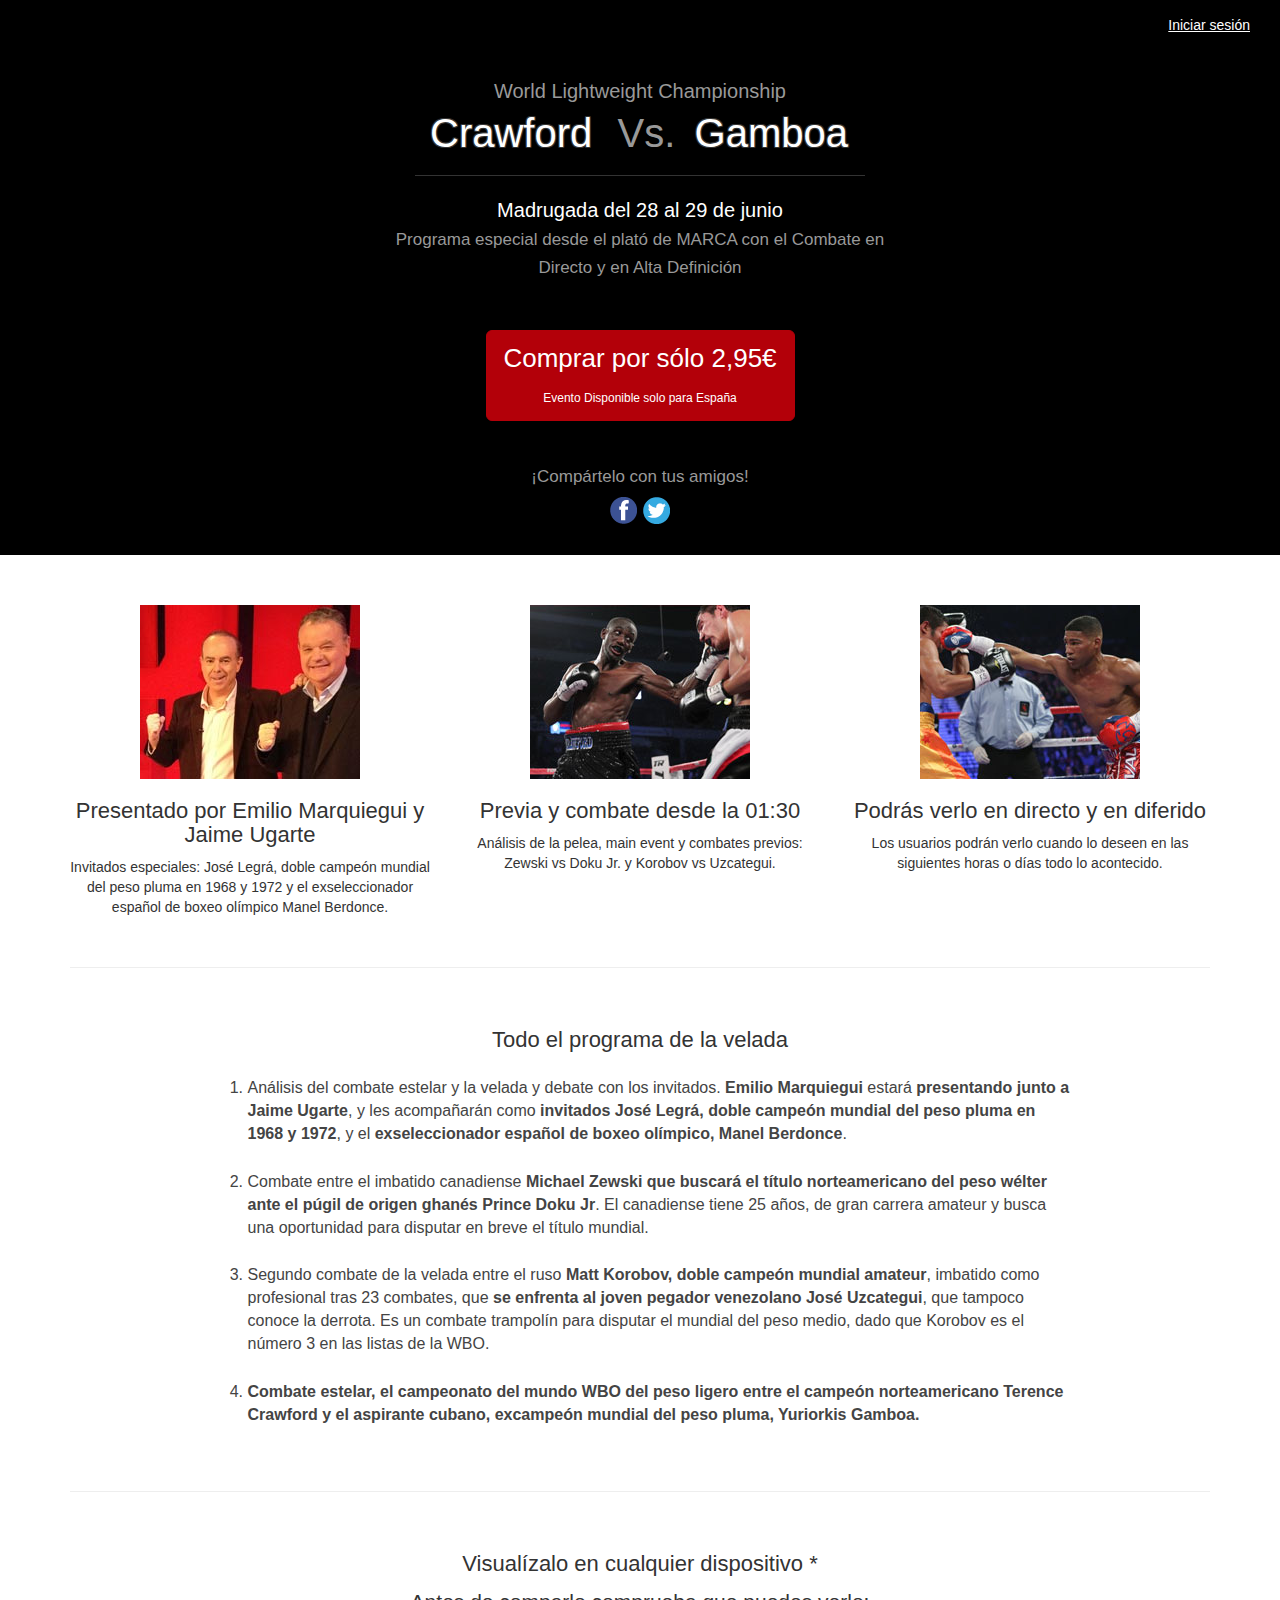
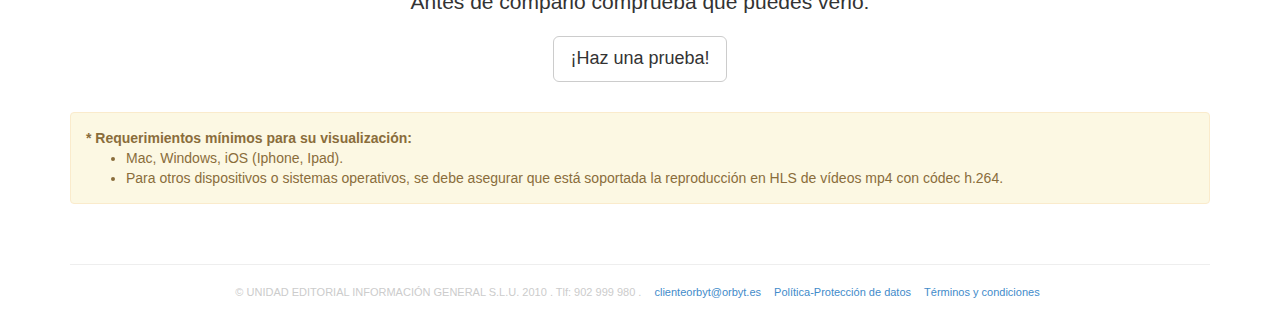
==== index.html @ 1f9b879f "fb image" ====
<!DOCTYPE html>
<html lang="en">
  <head>
    <meta charset="utf-8">
    <meta http-equiv="X-UA-Compatible" content="IE=edge">
    <meta name="viewport" content="width=device-width, initial-scale=1">
    <title>Combate en directo: Terence Crawford Vs Yuriokis Gamboa - En Marca.com</title>
	 <meta property="og:title" content="Enhorabuena a los amantes del boxeo! Podrán ver el combate entre Terence Crawford y Yuriokis Gamboa en @marca!"/>
	 <meta property="og:image" content="http://pruebas.unidadeditorial.com/video-framework/img/fb_154x154.jpg"/>

    <!-- Bootstrap -->
    <link href="bootstrap/css/bootstrap.min.css" rel="stylesheet">
	 <link href="bootstrap/css/main.css" rel="stylesheet">
    

    <!-- HTML5 Shim and Respond.js IE8 support of HTML5 elements and media queries -->
    <!-- WARNING: Respond.js doesn't work if you view the page via file:// -->
    <!--[if lt IE 9]>
      <script src="https://oss.maxcdn.com/libs/html5shiv/3.7.0/html5shiv.js"></script>
      <script src="https://oss.maxcdn.com/libs/respond.js/1.4.2/respond.min.js"></script>
    <![endif]-->
  </head>
  <body>
	  <!--Nav-->
	  <nav class="navbar navbar-inverse navbar-static-top" role="navigation">
	    <div class="container-fluid">
	      <!-- Brand and toggle get grouped for better mobile display -->
	      <div class="navbar-header">
	        <a class="navbar-brand text-hide" href="index.html">Brand</a>
	      </div>
         <ul class="nav navbar-nav pull-right">
         	<li class="active"><a href="login.html">Iniciar sesión</a></li>
         </ul>
		</div>
	  </nav>
	  <!--Contenido-->
	  
	  <div class="jumbotron text-center"> 
			<h1><small>World Lightweight Championship</small><span class="col-xs-5">Crawford</span><span class="col-xs-2 text-muted">Vs.</span> <span class="col-xs-5">Gamboa</span></h1>
			<div class="clearfix"></div>
			<hr>
		 	<p class="lead">Madrugada del 28 al 29 de junio<br>
				<small class="text-muted">Programa especial desde el plató de MARCA con el Combate en Directo y en Alta Definición</small></p>
			<!--Si no han comprado-->
			<p><a class="btn btn-lg btn-danger purchase" href="video-player.html" role="button">Comprar por sólo 2,95€<br><small>Evento Disponible solo para España</small></a></p>
			
			<p><small class="text-muted">¡Compártelo con tus amigos!</small></p>

			<p class="btn-group-* center-block">
			<button type="button" class="btn-social text-hide btn-facebook" onclick="window.open('https://www.facebook.com/sharer/sharer.php?u=http%3A%2F%2Fwww.orbyt.es%2Festaticas%2Fpromociones%2F2014%2F05%2Fmarca%2Fboxeo%2F','facebook-share-dialog','width=626,height=436'); envioEventoRedSocial('facebook'); return false;" title="Compartir en Facebook">Facebook</button>
	
				<button type="button" class="btn-social text-hide btn-twitter" onclick="window.open('https://twitter.com/intent/tweet?original_referer=&text=Enhorabuena a los amantes del boxeo! Podrán ver el combate entre Terence Crawford y Yuriokis Gamboa en @marca!&tw_p=tweetbutton&url=http://www.orbyt.es/estaticas/promociones/2014/05/marca/boxeo/','twitter-share-dialog','width=626,height=436'); envioEventoRedSocial('twitter'); return false;" title="Compartir en Twitter">Twitter</button>
	
			</p>
 		 </div>
	  </div>
	  
	  <div class="container marketing">
		 <div class="row">
		         <div class="col-sm-4">
						<img src="img/comentaristas2.jpg" width="220" height="174" alt="Emilio Marquiegui y Jaime Ugarte">
		           <h2>Presentado por Emilio Marquiegui y Jaime Ugarte</h2>
		           <p>Invitados especiales: José Legrá, doble campeón mundial del peso pluma en 1968 y 1972 y el exseleccionador español de boxeo olímpico Manel Berdonce.</p>
		         </div>
		         <div class="col-sm-4">
						<img src="img/crawford.jpg" width="220" height="174" alt="Terence Crawford">
		           <h2>Previa y combate desde la 01:30</h2>
		           <p>Análisis de la pelea, main event y combates previos: Zewski vs Doku Jr. y Korobov vs Uzcategui.</p>
		        </div>
		         <div class="col-sm-4">
						<img src="img/gamboa.jpg" width="220" height="174" alt="Yuriokis Gamboa">
		           <h2>Podrás verlo en directo y en diferido</h2>
		           <p>Los usuarios podrán verlo cuando lo deseen en las siguientes horas o días todo lo acontecido.</p>
		        </div>
		       </div>
		 <hr>
		 <div class="row">
			<div class="col-md-12">
				<h2>Todo el programa de la velada</h2>
				 <ol class="text-left">
					 <li>Análisis del combate estelar y la velada y debate con los invitados. <strong>Emilio Marquiegui</strong> estará <strong>presentando junto a Jaime Ugarte</strong>, y les acompañarán como <strong>invitados</strong> <strong>José Legrá, doble campeón mundial del peso pluma en 1968 y 1972</strong>, y el <strong>exseleccionador español de boxeo olímpico, Manel Berdonce</strong>.</li>
					 <li>Combate entre el imbatido canadiense <strong>Michael Zewski que buscará el título norteamericano del peso wélter ante el púgil de origen ghanés Prince Doku Jr</strong>. El canadiense tiene 25 años, de gran carrera amateur y busca una oportunidad para disputar en breve el título mundial.</li>
					 <li>Segundo combate de la velada entre el ruso <strong>Matt Korobov, doble campeón mundial amateur</strong>, imbatido como profesional tras 23 combates, que <strong>se enfrenta al joven pegador venezolano José Uzcategui</strong>, que tampoco conoce la derrota. Es un combate trampolín para disputar el mundial del peso medio, dado que Korobov es el número 3 en las listas de la WBO.</li>
					 <li><strong>Combate estelar, el campeonato del mundo WBO del peso ligero entre el campeón norteamericano Terence Crawford y el aspirante cubano, excampeón mundial del peso pluma, Yuriorkis Gamboa.</strong></li>
				 </ol>
			</div>
		 </div>
		 <hr>
		 <div class="row">
			 <div class="col-md-12">
				 <h2 class=" text-center">Visualízalo en cualquier dispositivo *</h2>
				 <p class="lead text-center">Antes de comparlo comprueba que puedes verlo:</p>
				 <p class="text-center"><a class="btn btn-lg btn-default" href="video-prueba.html" role="button">¡Haz una prueba!</a></p>
				 <br>
	  		  <div class="alert alert-warning text-left">
	  		  	<p><strong>* Requerimientos mínimos para su visualización:</strong></p> 
	  			<ul>
	  				<li>Mac, Windows, iOS (Iphone, Ipad).</li>
	  				<li>Para otros dispositivos o sistemas operativos, se debe asegurar que está soportada la reproducción en HLS de vídeos mp4 con códec h.264.</li>
	  			</ul>
	  		  </div>
			 </div>
			 
		 </div>
		 <hr>
		<footer class="text-center">
		  <ul class="list-inline">
		  <li>© UNIDAD EDITORIAL INFORMACIÓN GENERAL S.L.U. 2010 . Tlf: 902 999 980 . </li>
		  <li><a href="mailto:clienteorbyt@orbyt.eslinea">clienteorbyt@orbyt.es</a></li>
		  <li><a href="http://www.orbyt.es/legal/protecciondedatos.html" target="_blank">Política-Protección de datos</a></li>
		  <li><a href="http://www.orbyt.es/legal/terminosycondiciones.html" target="_blank">Términos y condiciones</a></li>
		  </ul>
      </footer>
	</div>
	<script src="https://ajax.googleapis.com/ajax/libs/jquery/1.11.0/jquery.min.js"></script>
	<script src="bootstrap/js/bootstrap.min.js" type="text/javascript"></script>
	
  </body>
</html>
---- bootstrap/css/main.css ----
.navbar-inverse, .jumbotron{
	background:#000;
	border-color:#000;
	color:#fff;
}
.navbar-inverse .navbar-brand{
	color:#ddd;
}
.navbar-brand{
	background-image: url(http://estaticos02.orbyt.es/estaticas/promociones/2014/05/marca/boxeo/img/logoMarcaOrbyt.png);
	background-repeat: no-repeat;
	background-position: 10px;
	width: 150px;
}
.navbar-inverse .navbar-nav>.active>a, .navbar-inverse .navbar-nav>.active>a:hover, .navbar-inverse .navbar-nav>.active>a:focus{
	background:none;
	text-decoration:underline;
}
.navbar-inverse .navbar-nav>li>a{
	color:#ddd;
}
.navbar-static-top {
	margin-bottom:0;
}
.nav:before, .nav:after, .navbar:before, .navbar:after, .navbar-header:before, .navbar-header:after, .navbar-collapse:before, .navbar-collapse:after {
	display:inline;
}
.btn-danger{
	background-color: #B30009;
	border-color:#B30009;
}
.jumbotron{
	padding:30px;
	background:#000;
	background-image: url(http://pruebas.unidadeditorial.com/video-framework/img/bg-image.jpg);
	background-repeat: no-repeat;
	background-position: center top;
}
.jumbotron h1{
	margin:auto;
	text-shadow: 1px 0 0 #333, -1px 0 0 #333, 0 1px 0 #333, 0 -1px 0 #333, 1px 1px #333, -1px -1px 0 #333, 1px -1px 0 #333, -1px 1px 0 #333;
	color: #fff;
}

.jumbotron h1 .text-muted{
	text-shadow: none
}
.jumbotron h1{
	font-size:40px;
	width:450px;
}
.jumbotron h1 small{
	font-size:20px;
	display:block;
	margin:0 auto 10px 0;
	padding:0;
	text-shadow: none
}
.jumbotron hr{
	border-top: 1px solid #333;
	width:450px;
}

.jumbotron p{
	font-size:20px;
	width:500px;
	margin:auto;
}

.purchase{
	font-size:26px;
	margin:50px auto 40px auto;
	width:309px;
	white-space: normal;
}
.emailsubs{
	width:450px; 
	margin:auto;
}
ol li{
	margin:25px auto;
	width:75%;
	font-size:16px;
	color:#444;
}
h2{
	font-size:22px;
}

.btn small{
	font-size:12px;
}



.player h1{
	text-shadow: 1px 1px 1px #fff;
	margin-top: 30px;
	width:100%;
}
.player ol li{
		margin:25px auto;
		font-size:20px;
		width:100%;
}
@media screen and (min-width: 320px) and (max-width: 480px) {
	ul.nav{
		font-size:12px;
	}
	.jumbotron{
		padding:60px 30px 30px 30px;
		background-image:none;
		
	}
	.jumbotron h1{
		font-size:23px;
		width:250px
	}
	.jumbotron h1 small{
		color:#ddd;
		font-size:14px;
	}
	.jumbotron p{
		font-size:14px;
		width:100%;
		margin:auto;
	}

	.jumbotron hr{
		width:100%;
	}
	.emailsubs{ 
		margin:auto;
	}
	.purchase{
		font-size:22px;
	}
	.btn small{
		font-size:11px;
	}
	ol li{
		margin:25px auto;
		font-size:14px;
		width:100%;
	}
	.player h1{
		font-size:18px;
	}
	.player ol li{
			font-size:14px;
	}
}
.player{
	padding:30px;
	background:#fff;
	color:#333;
}
video {
  max-width: 100%;
  /* just in case, to force correct aspect ratio */
  height: auto !important;
}
.videoWrapper {
	position: relative;
	height: 0;
}

* html .videoWrapper {
	margin-bottom: 45px;
	margin-bot\tom: 0;
}

.videoWrapper div,
.videoWrapper embed, 
.videoWrapper object {
  position: absolute;
  width: 100%;
  height: 100%;
  left: 0;
  top: 0;
}

.wideScreen {
  padding-bottom: 56.25%;
}

.fourBYthree {
  padding-bottom: 75%;
}

.chrome_25 {
  padding-top: 25px;
}

.chrome_35 {
  padding-top: 35px;
}
.marketing .col-sm-4, .col-md-12 {
	margin: 20px 0;
	text-align: center;
}
.featurette h2{
	font-size:40px;
	
}
.login{
	margin:20px 0;
	text-align:left;
	max-width:500px;
	margin:auto;
}
.login .page-header{
	margin:0 0 20px 0;
}
.login h1{
	font-size:24px;
	margin:0;
}

footer{
	font-size:11px;
	color:#ccc;
}
.btn-social{
	width: 27px;
	height: 28px;
}
.btn-twitter {
	background: url("../../img/sprite-social.png") -27px 0px no-repeat;
}
.btn-facebook {
	background: url("../../img/sprite-social.png") 0px 0px no-repeat;
}
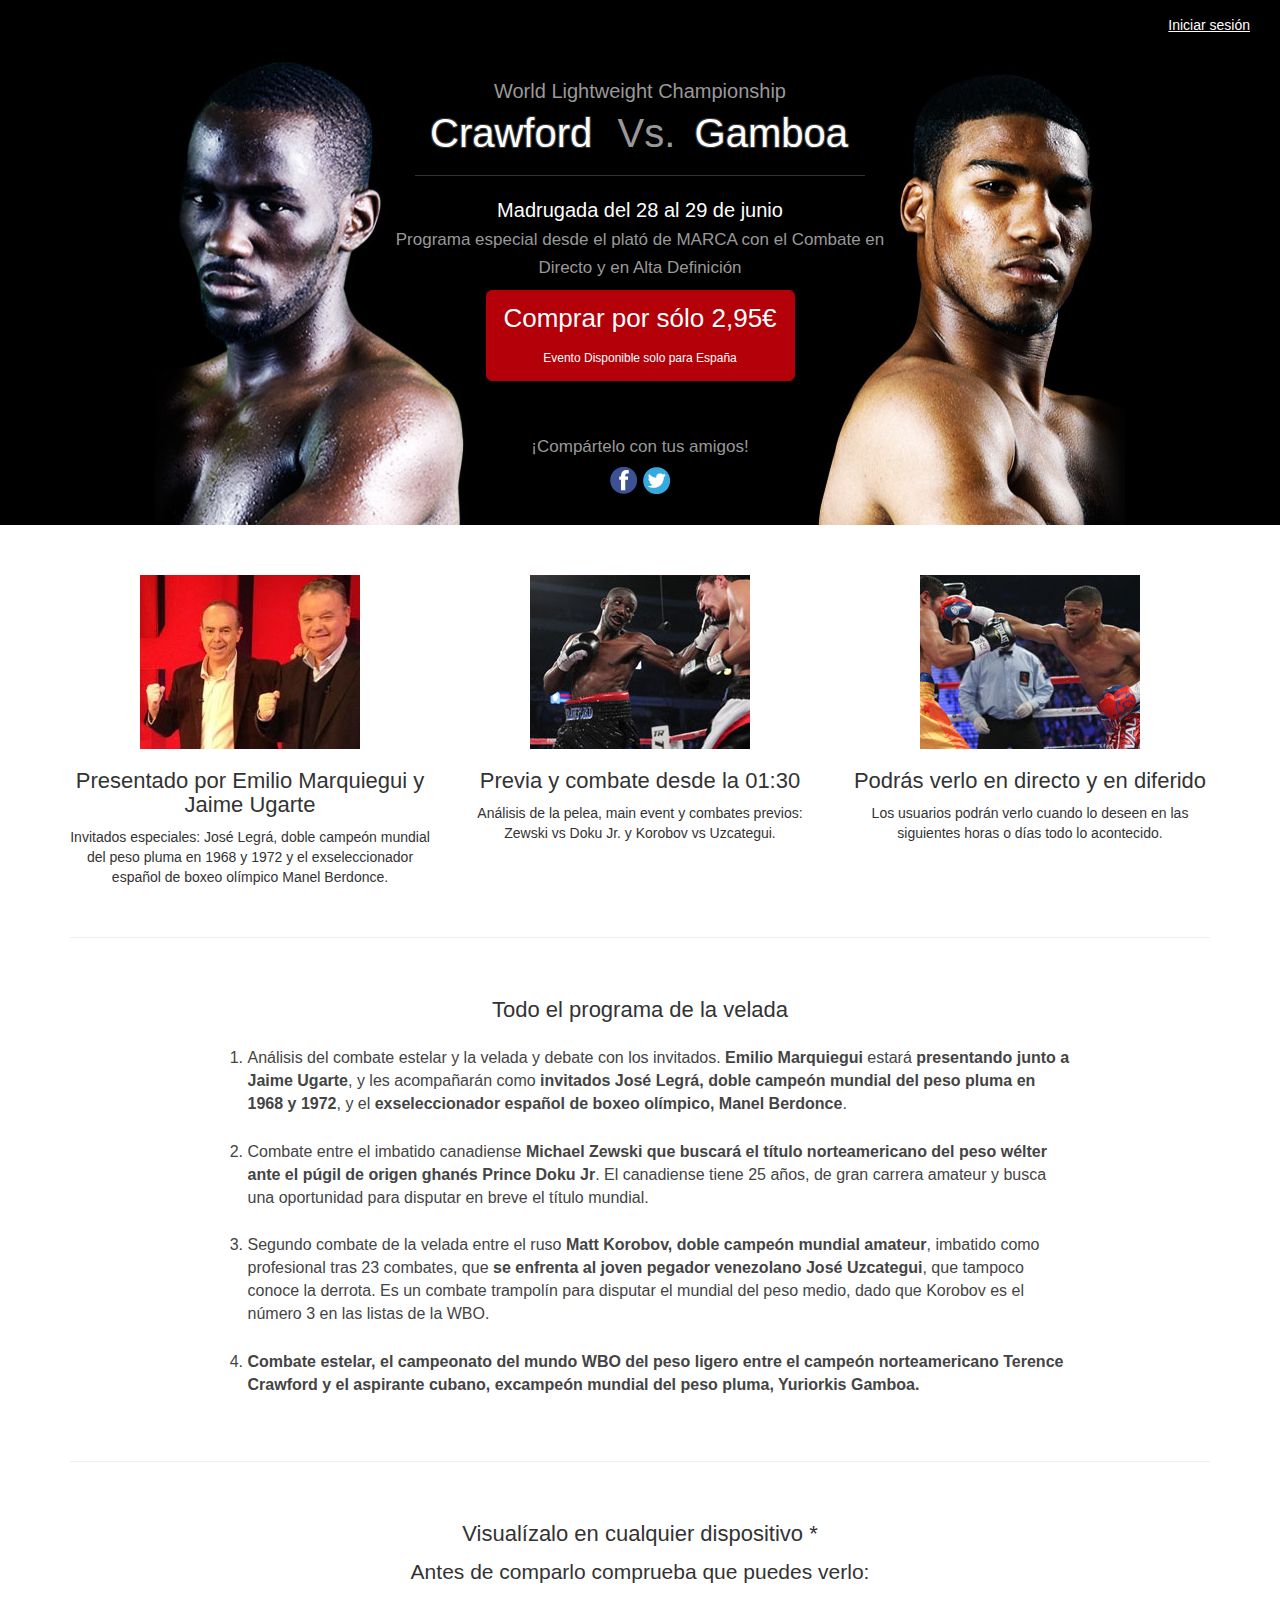
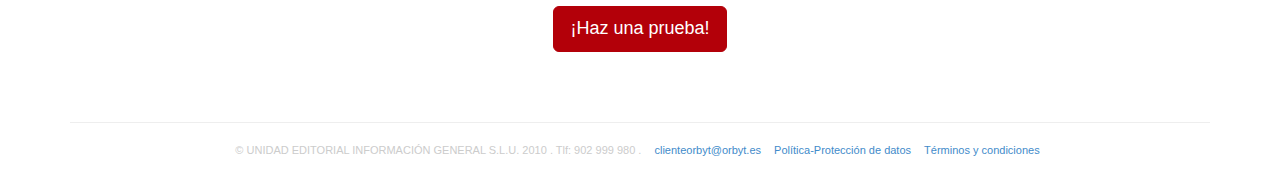
==== commit a080bc4e: "erase element alert in home" ====
--- a/index.html
+++ b/index.html
@@ -90,15 +90,8 @@
 			 <div class="col-md-12">
 				 <h2 class=" text-center">Visualízalo en cualquier dispositivo *</h2>
 				 <p class="lead text-center">Antes de comparlo comprueba que puedes verlo:</p>
-				 <p class="text-center"><a class="btn btn-lg btn-default" href="video-prueba.html" role="button">¡Haz una prueba!</a></p>
+				 <p class="text-center"><a class="btn btn-lg btn-danger" href="video-prueba.html" role="button">¡Haz una prueba!</a></p>
 				 <br>
-	  		  <div class="alert alert-warning text-left">
-	  		  	<p><strong>* Requerimientos mínimos para su visualización:</strong></p> 
-	  			<ul>
-	  				<li>Mac, Windows, iOS (Iphone, Ipad).</li>
-	  				<li>Para otros dispositivos o sistemas operativos, se debe asegurar que está soportada la reproducción en HLS de vídeos mp4 con códec h.264.</li>
-	  			</ul>
-	  		  </div>
 			 </div>
 			 
 		 </div>
--- a/bootstrap/css/main.css
+++ b/bootstrap/css/main.css
@@ -32,7 +32,7 @@
 .jumbotron{
 	padding:30px;
 	background:#000;
-	background-image: url(http://pruebas.unidadeditorial.com/video-framework/img/bg-image.jpg);
+	background-image: url(../../img/bg-image.jpg);
 	background-repeat: no-repeat;
 	background-position: center top;
 }
@@ -67,9 +67,13 @@
 	margin:auto;
 }
 
+.jumbotron .alert p{
+	width:100%;
+}
+
 .purchase{
 	font-size:26px;
-	margin:50px auto 40px auto;
+	margin:10px auto 50px auto;
 	width:309px;
 	white-space: normal;
 }
@@ -134,6 +138,7 @@
 	}
 	.purchase{
 		font-size:22px;
+		width:250px;
 	}
 	.btn small{
 		font-size:11px;
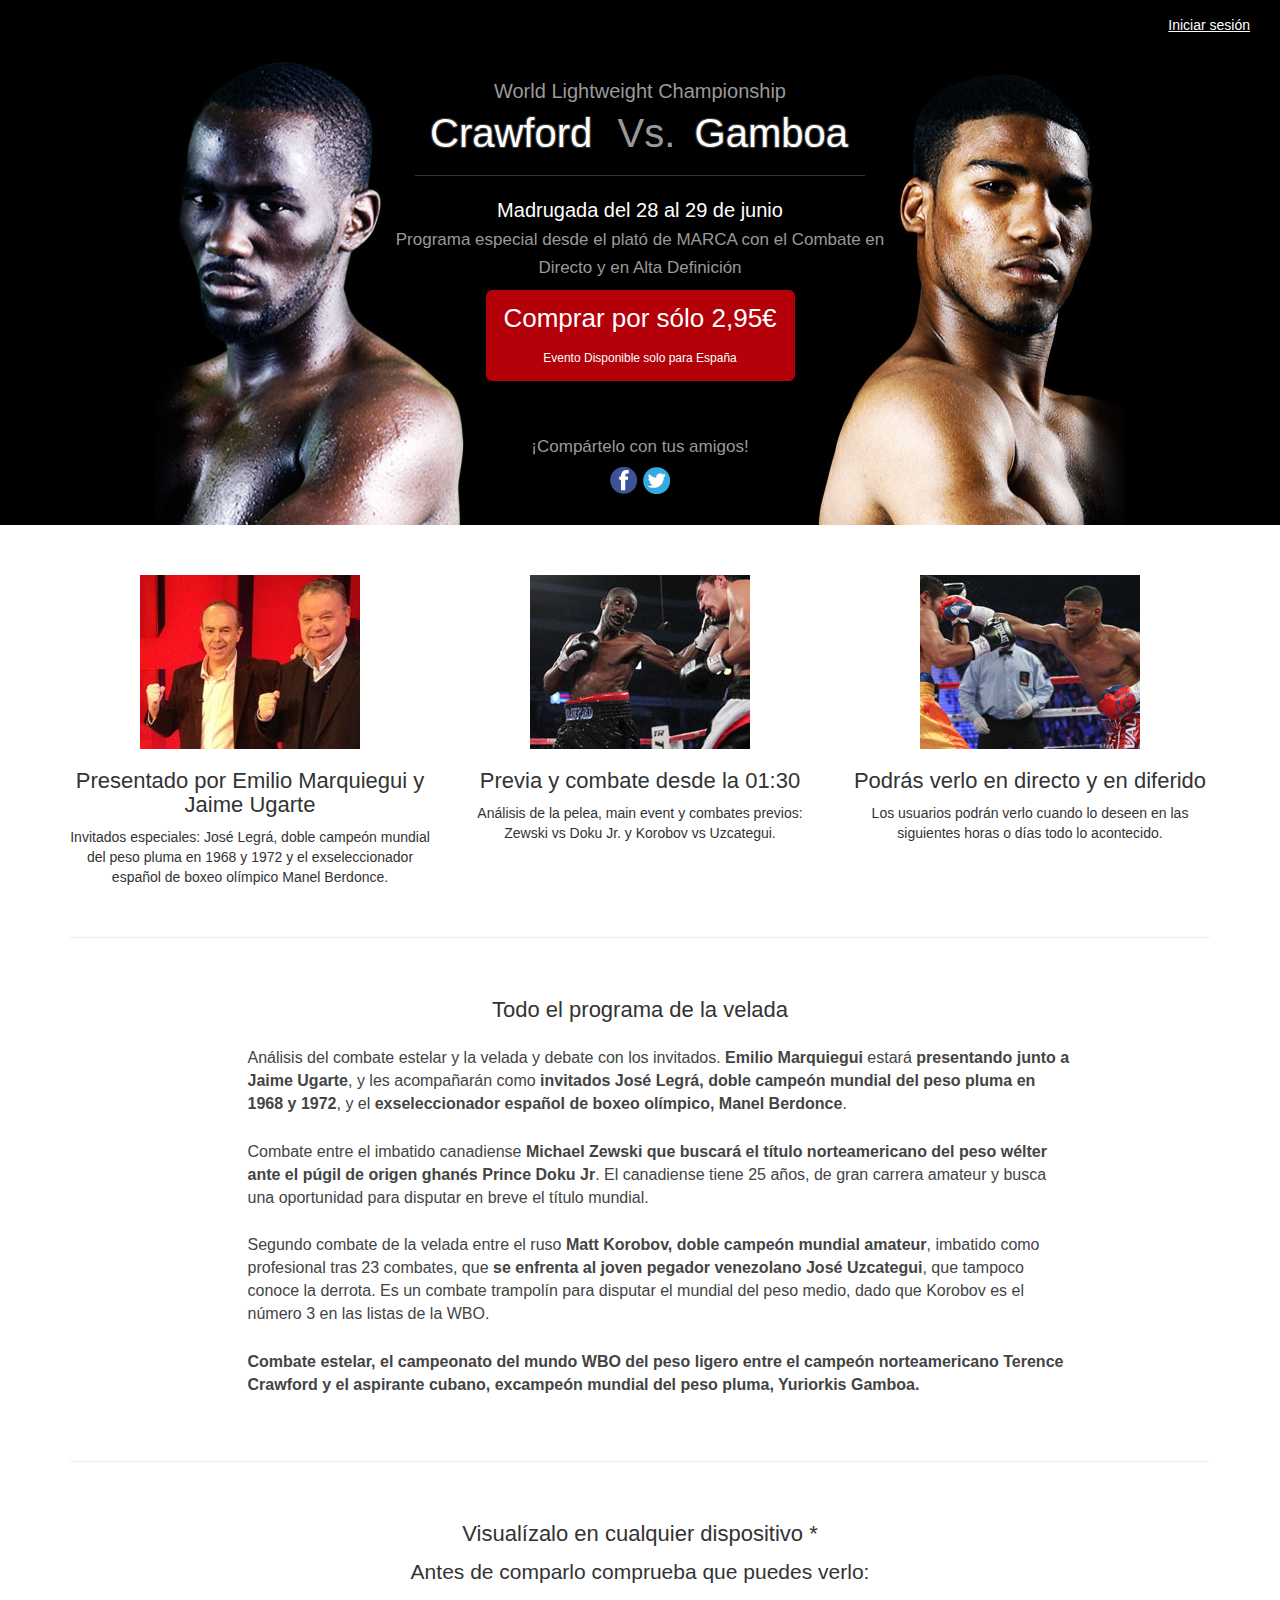
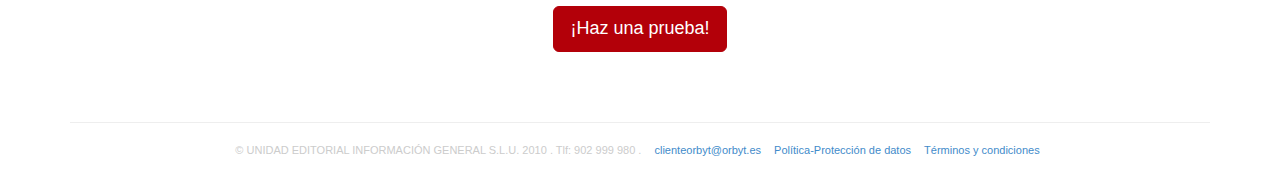
==== commit dbdaa91f: "cambios varios" ====
--- a/index.html
+++ b/index.html
@@ -5,7 +5,7 @@
     <meta http-equiv="X-UA-Compatible" content="IE=edge">
     <meta name="viewport" content="width=device-width, initial-scale=1">
     <title>Combate en directo: Terence Crawford Vs Yuriokis Gamboa - En Marca.com</title>
-	 <meta property="og:title" content="Enhorabuena a los amantes del boxeo! Podrán ver el combate entre Terence Crawford y Yuriokis Gamboa en @marca!"/>
+	 <meta property="og:title" content="Enhorabuena a los amantes del boxeo! Podrán ver el combate Crawford Vs. Gamboa en @marca!"/>
 	 <meta property="og:image" content="http://pruebas.unidadeditorial.com/video-framework/img/fb_154x154.jpg"/>
 
     <!-- Bootstrap -->
@@ -49,7 +49,7 @@
 			<p class="btn-group-* center-block">
 			<button type="button" class="btn-social text-hide btn-facebook" onclick="window.open('https://www.facebook.com/sharer/sharer.php?u=http%3A%2F%2Fwww.orbyt.es%2Festaticas%2Fpromociones%2F2014%2F05%2Fmarca%2Fboxeo%2F','facebook-share-dialog','width=626,height=436'); envioEventoRedSocial('facebook'); return false;" title="Compartir en Facebook">Facebook</button>
 	
-				<button type="button" class="btn-social text-hide btn-twitter" onclick="window.open('https://twitter.com/intent/tweet?original_referer=&text=Enhorabuena a los amantes del boxeo! Podrán ver el combate entre Terence Crawford y Yuriokis Gamboa en @marca!&tw_p=tweetbutton&url=http://www.orbyt.es/estaticas/promociones/2014/05/marca/boxeo/','twitter-share-dialog','width=626,height=436'); envioEventoRedSocial('twitter'); return false;" title="Compartir en Twitter">Twitter</button>
+				<button type="button" class="btn-social text-hide btn-twitter" onclick="window.open('https://twitter.com/intent/tweet?original_referer=&text=Enhorabuena a los amantes del boxeo! Podrán ver el combate entre Terence Crawford y Yuriokis Gamboa en @marca! #boxeoenmarca&tw_p=tweetbutton&url=http://www.orbyt.es/estaticas/promociones/2014/05/marca/boxeo/','twitter-share-dialog','width=626,height=436'); envioEventoRedSocial('twitter'); return false;" title="Compartir en Twitter">Twitter</button>
 	
 			</p>
  		 </div>
--- a/bootstrap/css/main.css
+++ b/bootstrap/css/main.css
@@ -86,6 +86,7 @@
 	width:75%;
 	font-size:16px;
 	color:#444;
+	list-style-type: none;
 }
 h2{
 	font-size:22px;
@@ -94,17 +95,16 @@
 .btn small{
 	font-size:12px;
 }
-
-
 
 .player h1{
 	text-shadow: 1px 1px 1px #fff;
 	margin-top: 30px;
 	width:100%;
+	color:#000;
 }
 .player ol li{
 		margin:25px auto;
-		font-size:20px;
+		font-size:16px;
 		width:100%;
 }
 @media screen and (min-width: 320px) and (max-width: 480px) {
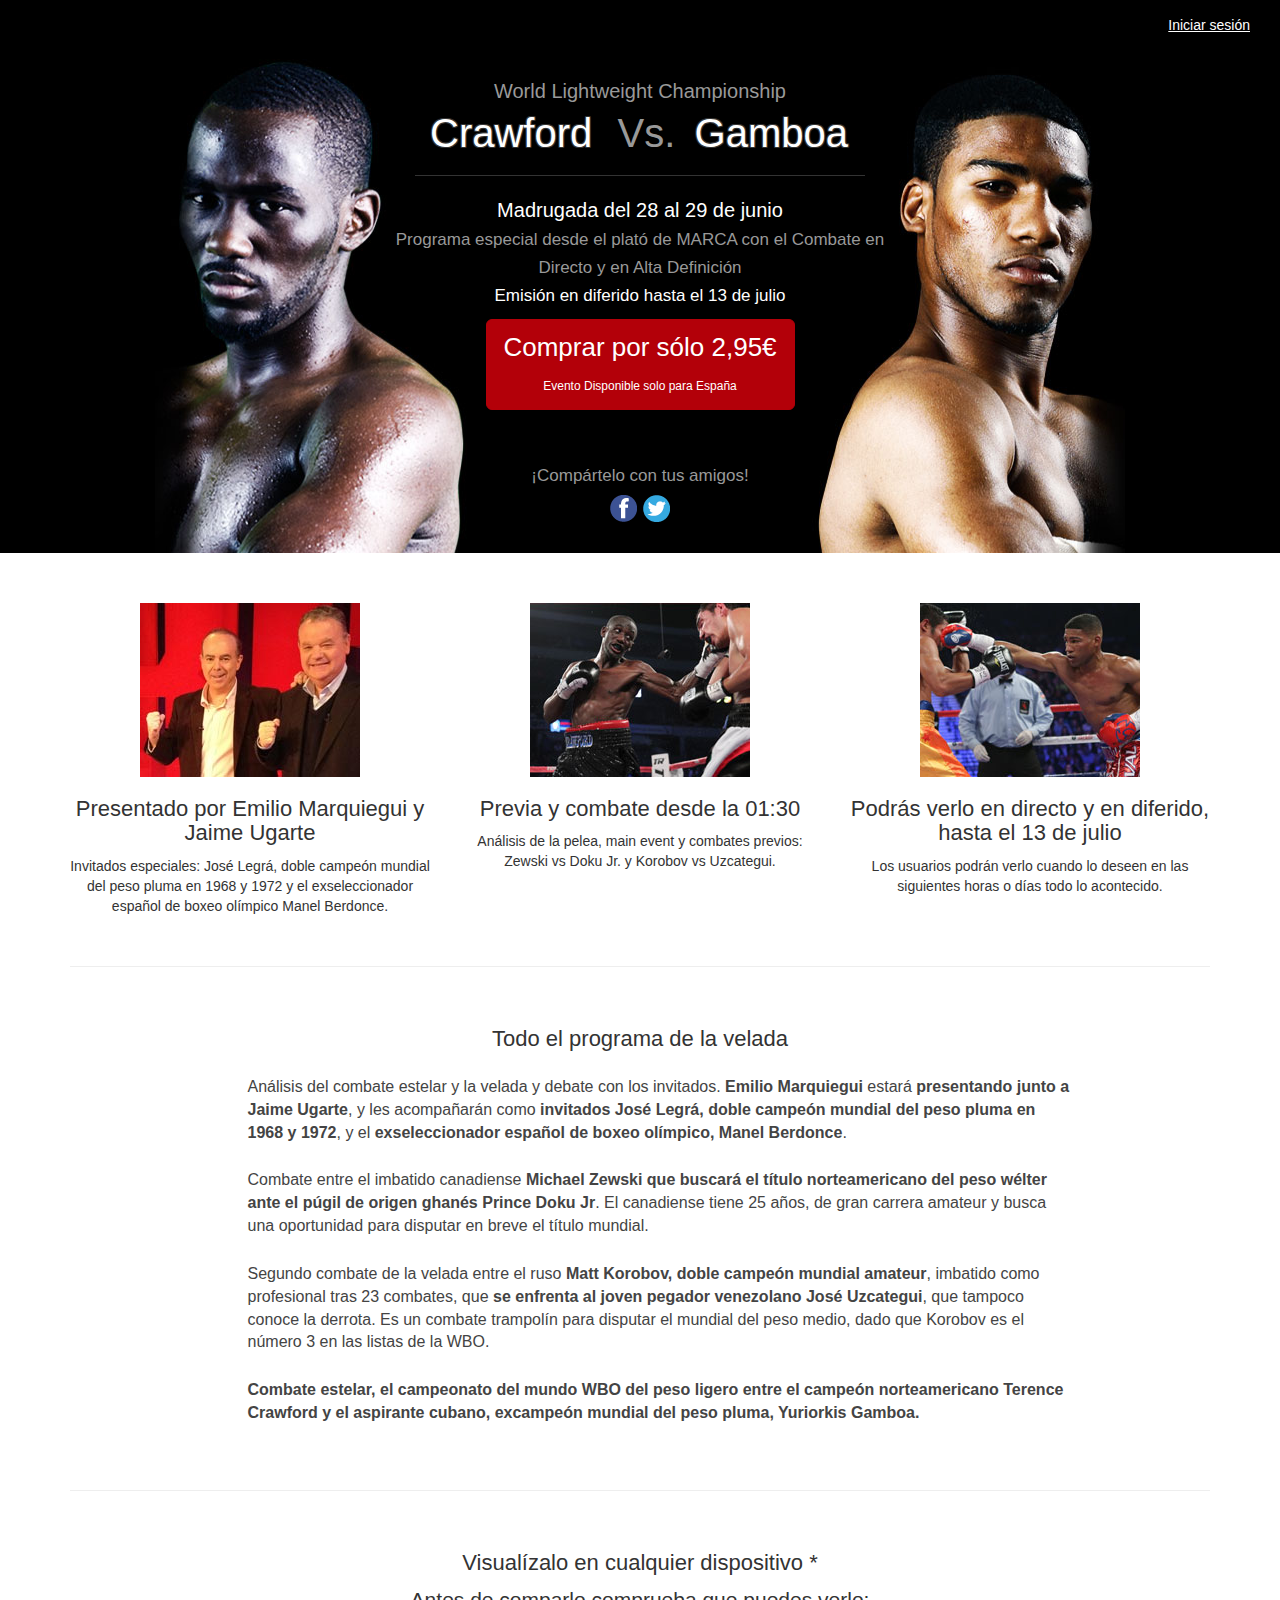
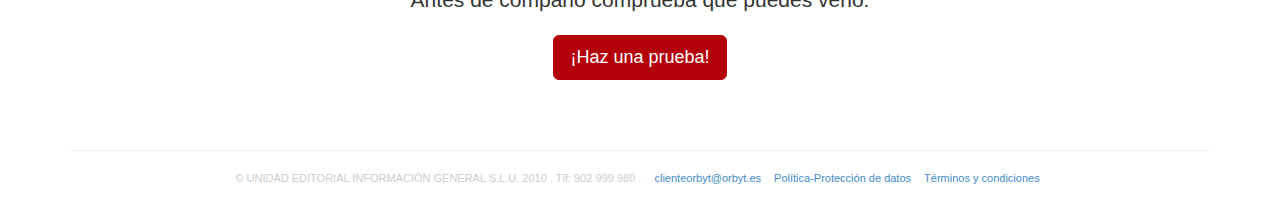
==== commit bfdfb696: "cambios varios" ====
--- a/index.html
+++ b/index.html
@@ -6,7 +6,7 @@
     <meta name="viewport" content="width=device-width, initial-scale=1">
     <title>Combate en directo: Terence Crawford Vs Yuriokis Gamboa - En Marca.com</title>
 	 <meta property="og:title" content="Enhorabuena a los amantes del boxeo! Podrán ver el combate Crawford Vs. Gamboa en @marca!"/>
-	 <meta property="og:image" content="http://pruebas.unidadeditorial.com/video-framework/img/fb_154x154.jpg"/>
+	 <meta property="og:image" content="img/fb_154x154.jpg"/>
 
     <!-- Bootstrap -->
     <link href="bootstrap/css/bootstrap.min.css" rel="stylesheet">
@@ -41,7 +41,9 @@
 			<hr>
 		 	<p class="lead">Madrugada del 28 al 29 de junio<br>
 				<small class="text-muted">Programa especial desde el plató de MARCA con el Combate en Directo y en Alta Definición</small></p>
+				<p><small>Emisión en diferido hasta el  13 de julio</small></p>
 			<!--Si no han comprado-->
+			
 			<p><a class="btn btn-lg btn-danger purchase" href="video-player.html" role="button">Comprar por sólo 2,95€<br><small>Evento Disponible solo para España</small></a></p>
 			
 			<p><small class="text-muted">¡Compártelo con tus amigos!</small></p>
@@ -69,7 +71,7 @@
 		        </div>
 		         <div class="col-sm-4">
 						<img src="img/gamboa.jpg" width="220" height="174" alt="Yuriokis Gamboa">
-		           <h2>Podrás verlo en directo y en diferido</h2>
+		           <h2>Podrás verlo en directo y en diferido, hasta el  13 de julio</h2>
 		           <p>Los usuarios podrán verlo cuando lo deseen en las siguientes horas o días todo lo acontecido.</p>
 		        </div>
 		       </div>
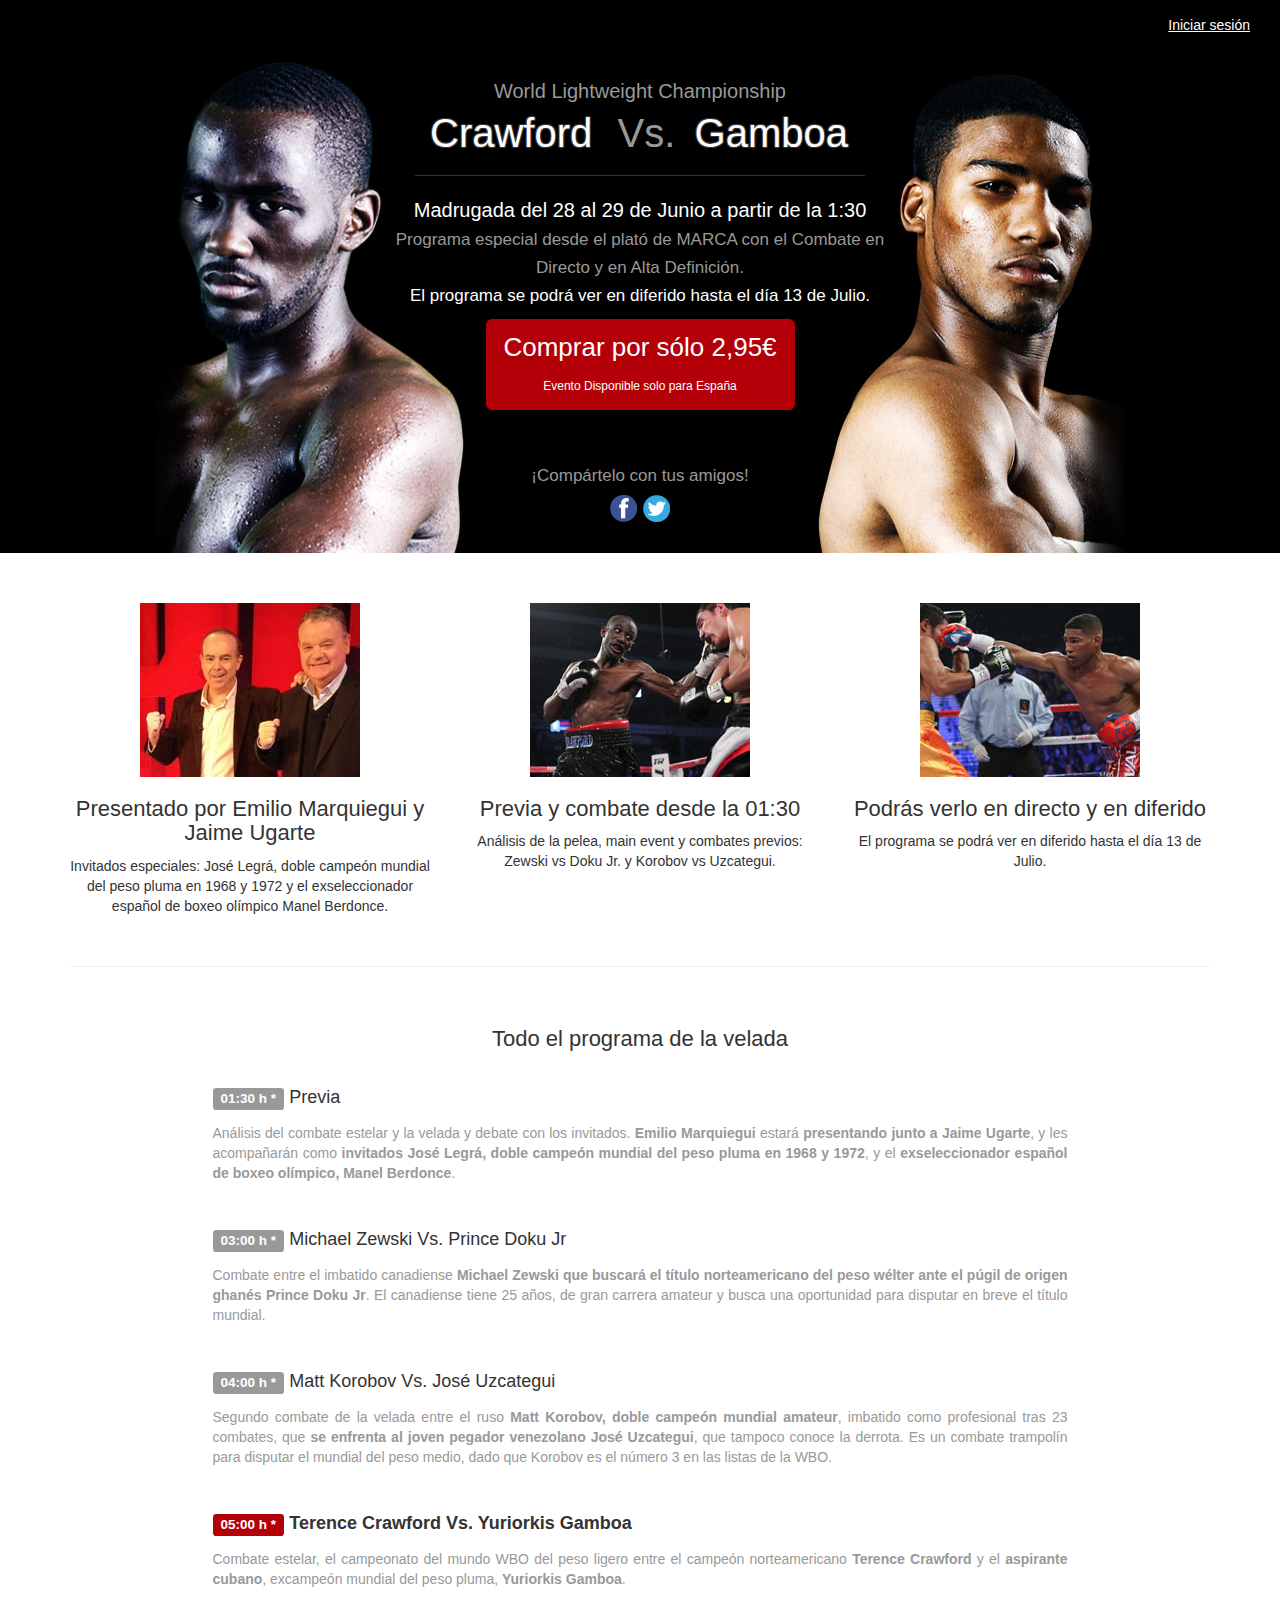
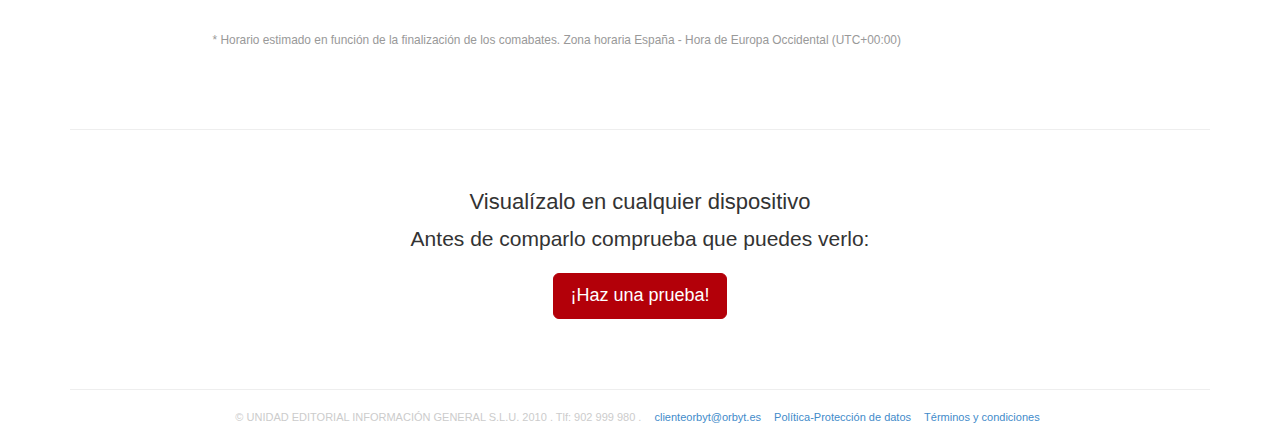
==== commit 55f18917: "last changes horarios en velada" ====
--- a/index.html
+++ b/index.html
@@ -5,8 +5,17 @@
     <meta http-equiv="X-UA-Compatible" content="IE=edge">
     <meta name="viewport" content="width=device-width, initial-scale=1">
     <title>Combate en directo: Terence Crawford Vs Yuriokis Gamboa - En Marca.com</title>
-	 <meta property="og:title" content="Enhorabuena a los amantes del boxeo! Podrán ver el combate Crawford Vs. Gamboa en @marca!"/>
-	 <meta property="og:image" content="img/fb_154x154.jpg"/>
+
+	 <meta property="og:title" content="Enhorabuena a los amantes del boxeo! Podrán ver el combate Crawford Vs. Gamboa en Marca" />
+	 <meta property="og:description" content="Madrugada del 28 al 29 de junio. Programa especial desde el plató de MARCA con el Combate en Directo y en Alta Definición. http://bit.ly/crawfordvsgamboa" />
+	 <meta property="og:type" content="video.tv_show" />
+	 <meta property="og:url" content="http://www.orbyt.es/estaticas/promociones/2014/06/marca/boxeo/" />
+	 <meta property="og:image" content="http://www.orbyt.es/estaticas/promociones/2014/06/marca/boxeo/img/fb_200x200.jpg" />
+	 <meta property="og:site_name" content="ORBYT"/>
+	 <meta name="twitter:site" content="@marca"/>
+	 <meta name="twitter:title" content="Enhorabuena a los amantes del boxeo! Podrán ver el combate Crawford Vs. Gamboa en @marca!"/>
+	 <meta name="twitter:description" content="Madrugada del 28 al 29 de junio. Programa especial desde el plató de MARCA con el Combate en Directo y en Alta Definición."/>
+	 <meta name="description" content="Combate en directo: Terence Crawford Vs Yuriokis Gamboa - En Marca.com. Madrugada del 28 al 29 de junio. Programa especial desde el plató de MARCA con el Combate en Directo y en Alta Definición.">
 
     <!-- Bootstrap -->
     <link href="bootstrap/css/bootstrap.min.css" rel="stylesheet">
@@ -19,6 +28,8 @@
       <script src="https://oss.maxcdn.com/libs/html5shiv/3.7.0/html5shiv.js"></script>
       <script src="https://oss.maxcdn.com/libs/respond.js/1.4.2/respond.min.js"></script>
     <![endif]-->
+		 
+		 
   </head>
   <body>
 	  <!--Nav-->
@@ -35,13 +46,13 @@
 	  </nav>
 	  <!--Contenido-->
 	  
-	  <div class="jumbotron text-center"> 
-			<h1><small>World Lightweight Championship</small><span class="col-xs-5">Crawford</span><span class="col-xs-2 text-muted">Vs.</span> <span class="col-xs-5">Gamboa</span></h1>
+	  <div class="jumbotron text-center" itemscope itemtype="http://schema.org/Event"> 
+			<h1 itemprop="name"><small>World Lightweight Championship</small> <span class="col-xs-5">Crawford</span> <span class="col-xs-2 text-muted">Vs.</span> <span class="col-xs-5">Gamboa</span></h1>
 			<div class="clearfix"></div>
 			<hr>
-		 	<p class="lead">Madrugada del 28 al 29 de junio<br>
-				<small class="text-muted">Programa especial desde el plató de MARCA con el Combate en Directo y en Alta Definición</small></p>
-				<p><small>Emisión en diferido hasta el  13 de julio</small></p>
+		 	<p class="lead" itemprop="startDate" content="2014-06-29T01:30">Madrugada del 28 al 29 de Junio a partir de la 1:30<br>
+				<small class="text-muted"> Programa especial desde el plató de MARCA con el Combate en Directo y en Alta Definición.</small></p>
+				<p><small>El programa se podrá ver en diferido hasta el día 13 de Julio.</small></p>
 			<!--Si no han comprado-->
 			
 			<p><a class="btn btn-lg btn-danger purchase" href="video-player.html" role="button">Comprar por sólo 2,95€<br><small>Evento Disponible solo para España</small></a></p>
@@ -49,9 +60,9 @@
 			<p><small class="text-muted">¡Compártelo con tus amigos!</small></p>
 
 			<p class="btn-group-* center-block">
-			<button type="button" class="btn-social text-hide btn-facebook" onclick="window.open('https://www.facebook.com/sharer/sharer.php?u=http%3A%2F%2Fwww.orbyt.es%2Festaticas%2Fpromociones%2F2014%2F05%2Fmarca%2Fboxeo%2F','facebook-share-dialog','width=626,height=436'); envioEventoRedSocial('facebook'); return false;" title="Compartir en Facebook">Facebook</button>
+			<button type="button" class="btn-social text-hide btn-facebook" onclick="window.open('https://www.facebook.com/sharer/sharer.php?u=http://www.orbyt.es/estaticas/promociones/2014/06/marca/boxeo','facebook-share-dialog','width=626,height=436'); return false;" title="Compartir en Facebook">Facebook</button>
 	
-				<button type="button" class="btn-social text-hide btn-twitter" onclick="window.open('https://twitter.com/intent/tweet?original_referer=&text=Enhorabuena a los amantes del boxeo! Podrán ver el combate entre Terence Crawford y Yuriokis Gamboa en @marca! #boxeoenmarca&tw_p=tweetbutton&url=http://www.orbyt.es/estaticas/promociones/2014/05/marca/boxeo/','twitter-share-dialog','width=626,height=436'); envioEventoRedSocial('twitter'); return false;" title="Compartir en Twitter">Twitter</button>
+				<button type="button" class="btn-social text-hide btn-twitter" onclick="window.open('https://twitter.com/intent/tweet?original_referer=&text=Enhorabuena%20a%20los%20amantes%20del%20boxeo!%20Podr%C3%A1n%20ver%20el%20combate%20entre%20Crawford%20y%20Gamboa%20en%20%40marca!%20%23boxeoenmarca&tw_p=tweetbutton&url=http://bit.ly/crawfordvsgamboa','twitter-share-dialog','width=626,height=436'); envioEventoRedSocial('twitter'); return false;" title="Compartir en Twitter">Twitter</button>
 	
 			</p>
  		 </div>
@@ -71,26 +82,35 @@
 		        </div>
 		         <div class="col-sm-4">
 						<img src="img/gamboa.jpg" width="220" height="174" alt="Yuriokis Gamboa">
-		           <h2>Podrás verlo en directo y en diferido, hasta el  13 de julio</h2>
-		           <p>Los usuarios podrán verlo cuando lo deseen en las siguientes horas o días todo lo acontecido.</p>
+		           <h2>Podrás verlo en directo y en diferido</h2>
+		           <p>El programa se podrá ver en diferido hasta el día 13 de Julio.</p>
 		        </div>
 		       </div>
 		 <hr>
 		 <div class="row">
 			<div class="col-md-12">
 				<h2>Todo el programa de la velada</h2>
-				 <ol class="text-left">
-					 <li>Análisis del combate estelar y la velada y debate con los invitados. <strong>Emilio Marquiegui</strong> estará <strong>presentando junto a Jaime Ugarte</strong>, y les acompañarán como <strong>invitados</strong> <strong>José Legrá, doble campeón mundial del peso pluma en 1968 y 1972</strong>, y el <strong>exseleccionador español de boxeo olímpico, Manel Berdonce</strong>.</li>
-					 <li>Combate entre el imbatido canadiense <strong>Michael Zewski que buscará el título norteamericano del peso wélter ante el púgil de origen ghanés Prince Doku Jr</strong>. El canadiense tiene 25 años, de gran carrera amateur y busca una oportunidad para disputar en breve el título mundial.</li>
-					 <li>Segundo combate de la velada entre el ruso <strong>Matt Korobov, doble campeón mundial amateur</strong>, imbatido como profesional tras 23 combates, que <strong>se enfrenta al joven pegador venezolano José Uzcategui</strong>, que tampoco conoce la derrota. Es un combate trampolín para disputar el mundial del peso medio, dado que Korobov es el número 3 en las listas de la WBO.</li>
-					 <li><strong>Combate estelar, el campeonato del mundo WBO del peso ligero entre el campeón norteamericano Terence Crawford y el aspirante cubano, excampeón mundial del peso pluma, Yuriorkis Gamboa.</strong></li>
-				 </ol>
+				 <div class="programa text-justify">
+					 <h4><span class="label label-default">01:30 h *</span> Previa </h4>
+					 <p class="text-muted">Análisis del combate estelar y la velada y debate con los invitados. <strong>Emilio Marquiegui</strong> estará <strong>presentando junto a Jaime Ugarte</strong>, y les acompañarán como <strong>invitados</strong> <strong>José Legrá, doble campeón mundial del peso pluma en 1968 y 1972</strong>, y el <strong>exseleccionador español de boxeo olímpico, Manel Berdonce</strong>.</p>
+					 
+					 <h4><span class="label label-default">03:00 h *</span> Michael Zewski Vs. Prince Doku Jr</h4>
+					 <p class="text-muted">Combate entre el imbatido canadiense <strong>Michael Zewski que buscará el título norteamericano del peso wélter ante el púgil de origen ghanés Prince Doku Jr</strong>. El canadiense tiene 25 años, de gran carrera amateur y busca una oportunidad para disputar en breve el título mundial.</p>
+					 
+					 <h4><span class="label label-default">04:00 h *</span> Matt Korobov Vs. José Uzcategui</h4>
+					 <p class="text-muted">Segundo combate de la velada entre el ruso <strong>Matt Korobov, doble campeón mundial amateur</strong>, imbatido como profesional tras 23 combates, que <strong>se enfrenta al joven pegador venezolano José Uzcategui</strong>, que tampoco conoce la derrota. Es un combate trampolín para disputar el mundial del peso medio, dado que Korobov es el número 3 en las listas de la WBO.</p>
+					 
+					 <h4><span class="label label-danger">05:00 h *</span> <strong>Terence Crawford Vs. Yuriorkis Gamboa</strong></h4>
+					 <p class="text-muted">Combate estelar, el campeonato del mundo WBO del peso ligero entre el campeón norteamericano <strong>Terence Crawford</strong> y el <strong>aspirante cubano</strong>, excampeón mundial del peso pluma, <strong>Yuriorkis Gamboa</strong>.</p>
+					 
+					 <p class="text-muted"><small>* Horario estimado en función de la finalización de los comabates. Zona horaria España - Hora de Europa Occidental (UTC+00:00)</small></p>
+				 </div>
 			</div>
 		 </div>
 		 <hr>
 		 <div class="row">
 			 <div class="col-md-12">
-				 <h2 class=" text-center">Visualízalo en cualquier dispositivo *</h2>
+				 <h2 class=" text-center">Visualízalo en cualquier dispositivo</h2>
 				 <p class="lead text-center">Antes de comparlo comprueba que puedes verlo:</p>
 				 <p class="text-center"><a class="btn btn-lg btn-danger" href="video-prueba.html" role="button">¡Haz una prueba!</a></p>
 				 <br>
--- a/bootstrap/css/main.css
+++ b/bootstrap/css/main.css
@@ -25,7 +25,7 @@
 .nav:before, .nav:after, .navbar:before, .navbar:after, .navbar-header:before, .navbar-header:after, .navbar-collapse:before, .navbar-collapse:after {
 	display:inline;
 }
-.btn-danger{
+.btn-danger, .label-danger{
 	background-color: #B30009;
 	border-color:#B30009;
 }
@@ -81,12 +81,17 @@
 	width:450px; 
 	margin:auto;
 }
-ol li{
-	margin:25px auto;
+.programa{
 	width:75%;
-	font-size:16px;
-	color:#444;
-	list-style-type: none;
+	margin:auto;
+	margin-top:30px;
+}
+.programa h4{
+	line-height:32px;
+}
+.programa p{
+	margin-top:10px;
+	margin-bottom:40px;
 }
 h2{
 	font-size:22px;
@@ -95,17 +100,21 @@
 .btn small{
 	font-size:12px;
 }
-
 .player h1{
 	text-shadow: 1px 1px 1px #fff;
 	margin-top: 30px;
 	width:100%;
 	color:#000;
 }
-.player ol li{
-		margin:25px auto;
-		font-size:16px;
-		width:100%;
+.player .programa{
+	margin:auto;
+	margin-top:30px;
+}
+.player .programa p{
+	margin-top:10px;
+	margin-bottom:40px;
+	font-size:14px;
+	width:100%;
 }
 @media screen and (min-width: 320px) and (max-width: 480px) {
 	ul.nav{
@@ -143,15 +152,17 @@
 	.btn small{
 		font-size:11px;
 	}
-	ol li{
-		margin:25px auto;
-		font-size:14px;
+	.programa{
 		width:100%;
+		margin:auto;
+	}
+	.programa p{
+		margin-bottom:30px;
 	}
 	.player h1{
 		font-size:18px;
 	}
-	.player ol li{
+	.player .programa p{
 			font-size:14px;
 	}
 }
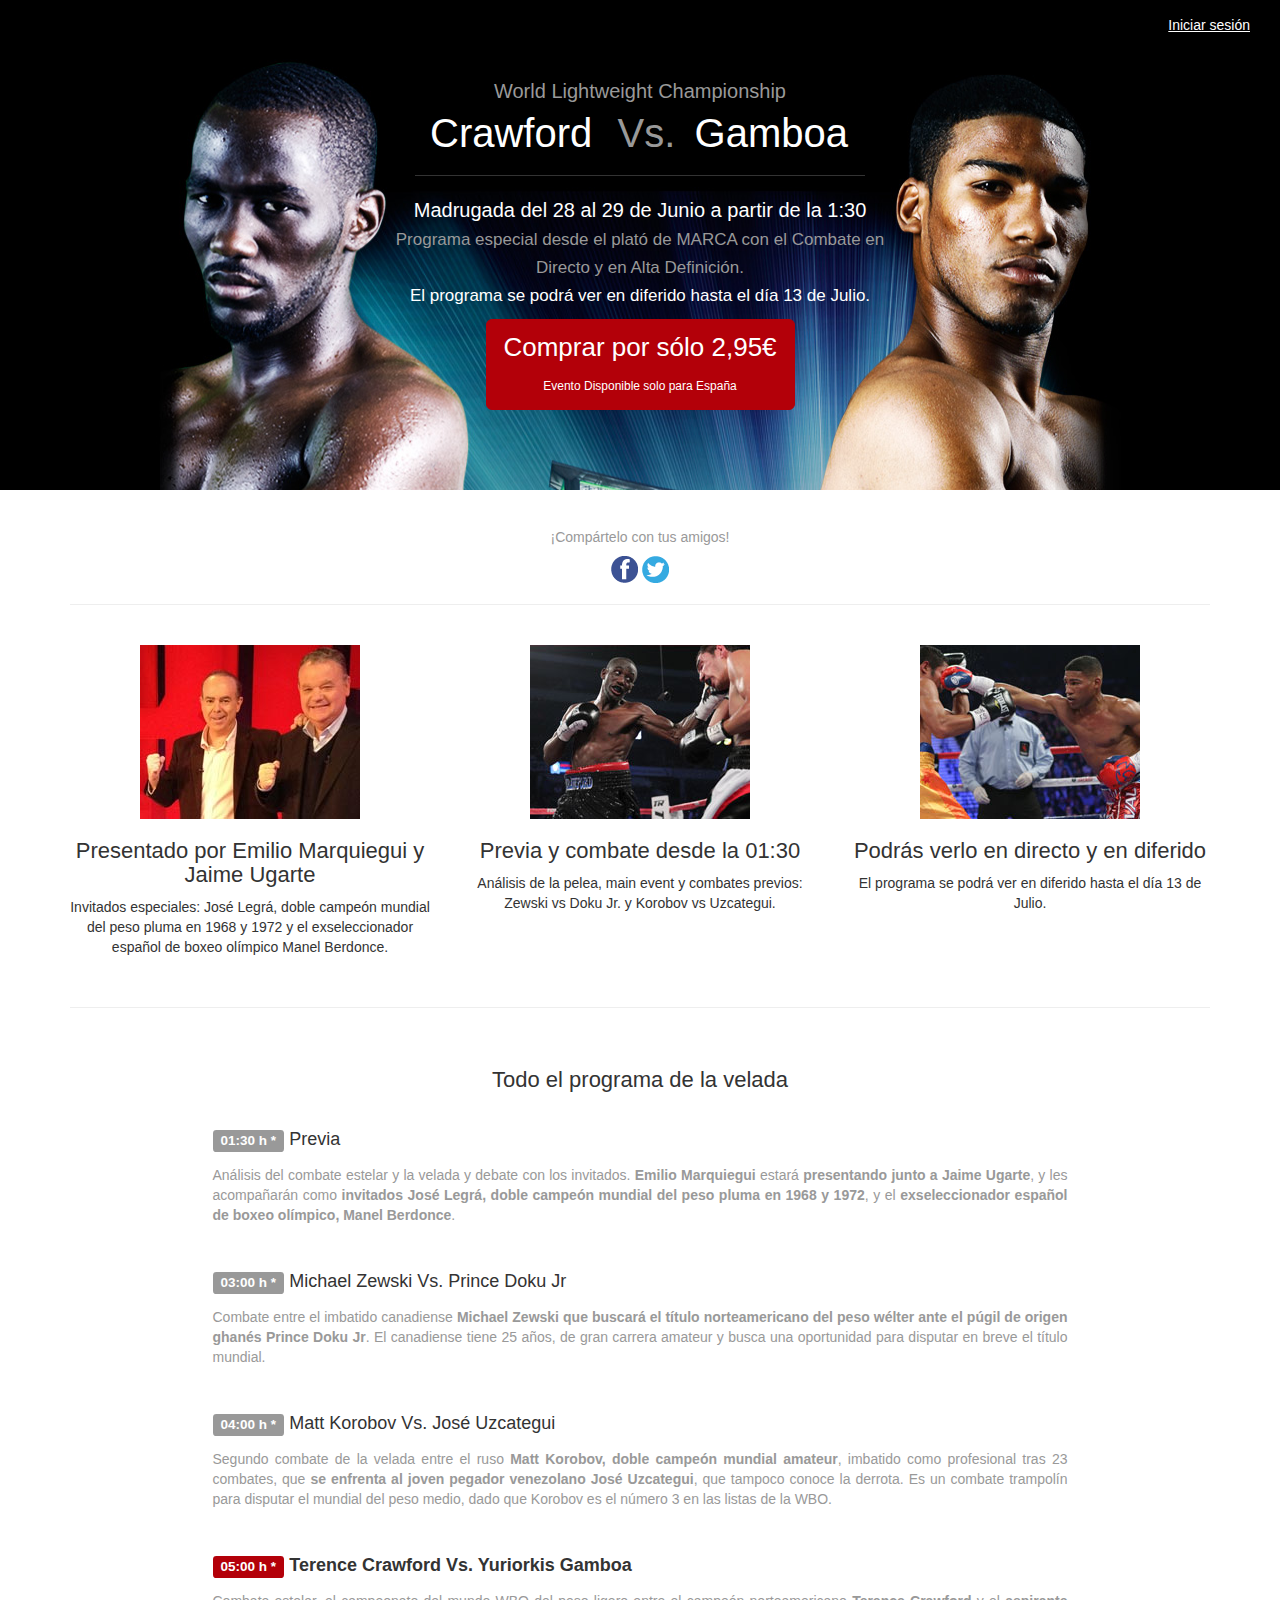
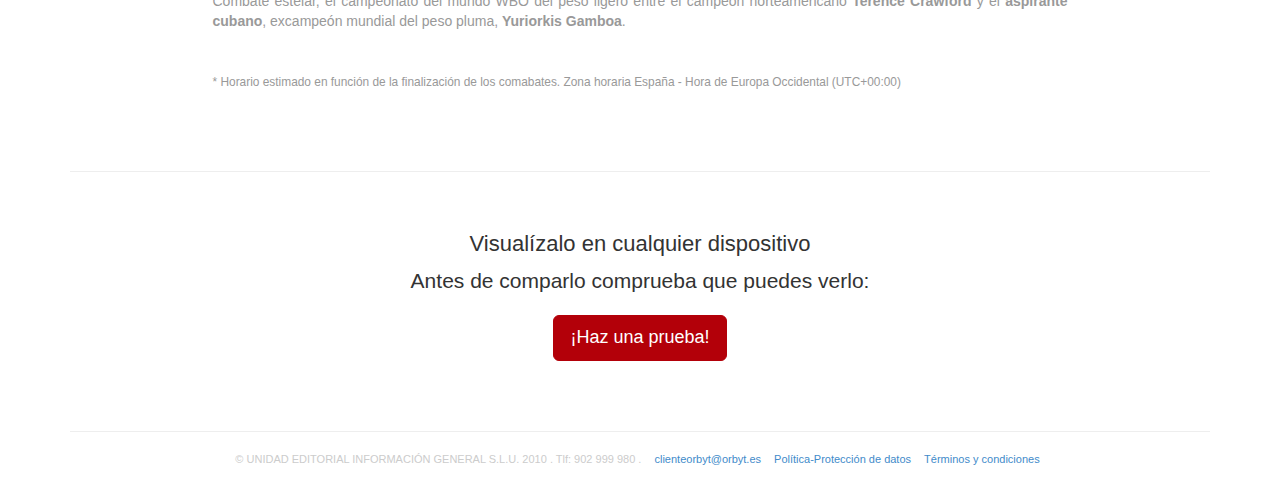
==== commit 74c72383: "update 2" ====
--- a/index.html
+++ b/index.html
@@ -39,12 +39,42 @@
 	      <div class="navbar-header">
 	        <a class="navbar-brand text-hide" href="index.html">Brand</a>
 	      </div>
-         <ul class="nav navbar-nav pull-right">
-         	<li class="active"><a href="login.html">Iniciar sesión</a></li>
+			
+			<form class="navbar-form navbar-right" id="formsesion" role="search" style="display:none">
+				<div class="clearfix visible-xs"></div>
+			  <div class="form-group">
+			    <input type="email" class="form-control" id="InputEmail" name="InputEmail" placeholder="Email">
+				 
+			  </div>
+			  <div class="form-group">
+			    <input type="password" class="form-control" id="InputPassword" name="InputPassword" placeholder="Contraseña">
+			  </div>
+			  <button type="submit" class="btn btn-danger">Entrar</button>
+			  <button type="button" class="btn btn-default visible-xs pull-right" onclick="muestra('bt-inisesion');oculta('formsesion');return false;">Cancelar</button>
+			  <p><small><a href="http://app.orbyt.es/ORBYT/RegistroUnico/Controlador?opcion=11">¿Has olvidado tu contraseña?</a></small></p>
+			</form>
+			
+        <ul class="nav navbar-nav pull-right" id="bt-inisesion">
+         	<li class="active"><a href="#" onclick="muestra('formsesion');oculta('bt-inisesion'); return false;">Iniciar sesión</a></li>
          </ul>
 		</div>
 	  </nav>
+  	<script language="JavaScript">
+	function oculta(id){
+	     var elDiv = document.getElementById(id);
+	      elDiv.style.display='none';     
+	     }
+	 
+	 function muestra(id){
+	      var elDiv = document.getElementById(id);
+	      elDiv.style.display='block';
+	     }
+		
+  	  </script>
+	  <!--Nav-->
+	  
 	  <!--Contenido-->
+	  
 	  
 	  <div class="jumbotron text-center" itemscope itemtype="http://schema.org/Event"> 
 			<h1 itemprop="name"><small>World Lightweight Championship</small> <span class="col-xs-5">Crawford</span> <span class="col-xs-2 text-muted">Vs.</span> <span class="col-xs-5">Gamboa</span></h1>
@@ -52,21 +82,26 @@
 			<hr>
 		 	<p class="lead" itemprop="startDate" content="2014-06-29T01:30">Madrugada del 28 al 29 de Junio a partir de la 1:30<br>
 				<small class="text-muted"> Programa especial desde el plató de MARCA con el Combate en Directo y en Alta Definición.</small></p>
-				<p><small>El programa se podrá ver en diferido hasta el día 13 de Julio.</small></p>
+				<p class="hidden-xs"><small>El programa se podrá ver en diferido hasta el día 13 de Julio.</small></p>
 			<!--Si no han comprado-->
 			
 			<p><a class="btn btn-lg btn-danger purchase" href="video-player.html" role="button">Comprar por sólo 2,95€<br><small>Evento Disponible solo para España</small></a></p>
 			
-			<p><small class="text-muted">¡Compártelo con tus amigos!</small></p>
+			
+ 		 </div>
+		 <div class="container marketing text-center">
+			 
+		<h5 class="text-muted">¡Compártelo con tus amigos!</h5>
 
-			<p class="btn-group-* center-block">
-			<button type="button" class="btn-social text-hide btn-facebook" onclick="window.open('https://www.facebook.com/sharer/sharer.php?u=http://www.orbyt.es/estaticas/promociones/2014/06/marca/boxeo','facebook-share-dialog','width=626,height=436'); return false;" title="Compartir en Facebook">Facebook</button>
+		<p class="btn-group-* center-block">
+		<button type="button" class="btn-social text-hide btn-facebook" onclick="window.open('https://www.facebook.com/sharer/sharer.php?u=http://www.orbyt.es/estaticas/promociones/2014/06/marca/boxeo','facebook-share-dialog','width=626,height=436'); return false;" title="Compartir en Facebook">Facebook</button>
+
+			<button type="button" class="btn-social text-hide btn-twitter" onclick="window.open('https://twitter.com/intent/tweet?original_referer=&text=Enhorabuena%20a%20los%20amantes%20del%20boxeo!%20Podr%C3%A1n%20ver%20el%20combate%20entre%20Crawford%20y%20Gamboa%20en%20%40marca!%20%23boxeoenmarca&tw_p=tweetbutton&url=http://bit.ly/crawfordvsgamboa','twitter-share-dialog','width=626,height=436'); envioEventoRedSocial('twitter'); return false;" title="Compartir en Twitter">Twitter</button>
+
+		</p>
+		<hr>
+	</div>
 	
-				<button type="button" class="btn-social text-hide btn-twitter" onclick="window.open('https://twitter.com/intent/tweet?original_referer=&text=Enhorabuena%20a%20los%20amantes%20del%20boxeo!%20Podr%C3%A1n%20ver%20el%20combate%20entre%20Crawford%20y%20Gamboa%20en%20%40marca!%20%23boxeoenmarca&tw_p=tweetbutton&url=http://bit.ly/crawfordvsgamboa','twitter-share-dialog','width=626,height=436'); envioEventoRedSocial('twitter'); return false;" title="Compartir en Twitter">Twitter</button>
-	
-			</p>
- 		 </div>
-	  </div>
 	  
 	  <div class="container marketing">
 		 <div class="row">
@@ -130,5 +165,7 @@
 	<script src="https://ajax.googleapis.com/ajax/libs/jquery/1.11.0/jquery.min.js"></script>
 	<script src="bootstrap/js/bootstrap.min.js" type="text/javascript"></script>
 	
+
+	
   </body>
 </html>--- a/bootstrap/css/main.css
+++ b/bootstrap/css/main.css
@@ -38,7 +38,7 @@
 }
 .jumbotron h1{
 	margin:auto;
-	text-shadow: 1px 0 0 #333, -1px 0 0 #333, 0 1px 0 #333, 0 -1px 0 #333, 1px 1px #333, -1px -1px 0 #333, 1px -1px 0 #333, -1px 1px 0 #333;
+	text-shadow: 3px 0 0 #000, -3px 0 0 #000, 0 3px 0 #000, 0 -3px 0 #000, 3px 3px #000, -3px -3px 0 #000, 3px -3px 0 #000, -3px 3px 0 #000;
 	color: #fff;
 }
 
@@ -54,7 +54,7 @@
 	display:block;
 	margin:0 auto 10px 0;
 	padding:0;
-	text-shadow: none
+	text-shadow: 1px 0 0 #000, -1px 0 0 #000, 0 1px 0 #000, 0 -1px 0 #000, 1px 1px #000, -1px -1px 0 #000, 1px -1px 0 #000, -1px 1px 0 #000;
 }
 .jumbotron hr{
 	border-top: 1px solid #333;
@@ -121,17 +121,19 @@
 		font-size:12px;
 	}
 	.jumbotron{
-		padding:60px 30px 30px 30px;
-		background-image:none;
+		padding:69px 10px 30px 10px;
+		background-image: url(../../img/bg-image-mobile.jpg);
+		background-position: center top;
 		
 	}
 	.jumbotron h1{
 		font-size:23px;
-		width:250px
+		width:250px;
 	}
 	.jumbotron h1 small{
-		color:#ddd;
+		color:#fff;
 		font-size:14px;
+		margin:0 0 2px 0;
 	}
 	.jumbotron p{
 		font-size:14px;
@@ -141,6 +143,7 @@
 
 	.jumbotron hr{
 		width:100%;
+		margin-top:10px;
 	}
 	.emailsubs{ 
 		margin:auto;
@@ -173,7 +176,6 @@
 }
 video {
   max-width: 100%;
-  /* just in case, to force correct aspect ratio */
   height: auto !important;
 }
 .videoWrapper {
@@ -188,7 +190,9 @@
 
 .videoWrapper div,
 .videoWrapper embed, 
-.videoWrapper object {
+.videoWrapper object,
+.videoWrapper iframe,
+.videoWrapper span {
   position: absolute;
   width: 100%;
   height: 100%;
@@ -199,18 +203,12 @@
 .wideScreen {
   padding-bottom: 56.25%;
 }
-
-.fourBYthree {
-  padding-bottom: 75%;
-}
-
-.chrome_25 {
-  padding-top: 25px;
-}
-
-.chrome_35 {
-  padding-top: 35px;
-}
+.mplayer{
+	overflow:hidden;
+	width: 854px;
+	height: 510px;
+}
+
 .marketing .col-sm-4, .col-md-12 {
 	margin: 20px 0;
 	text-align: center;
